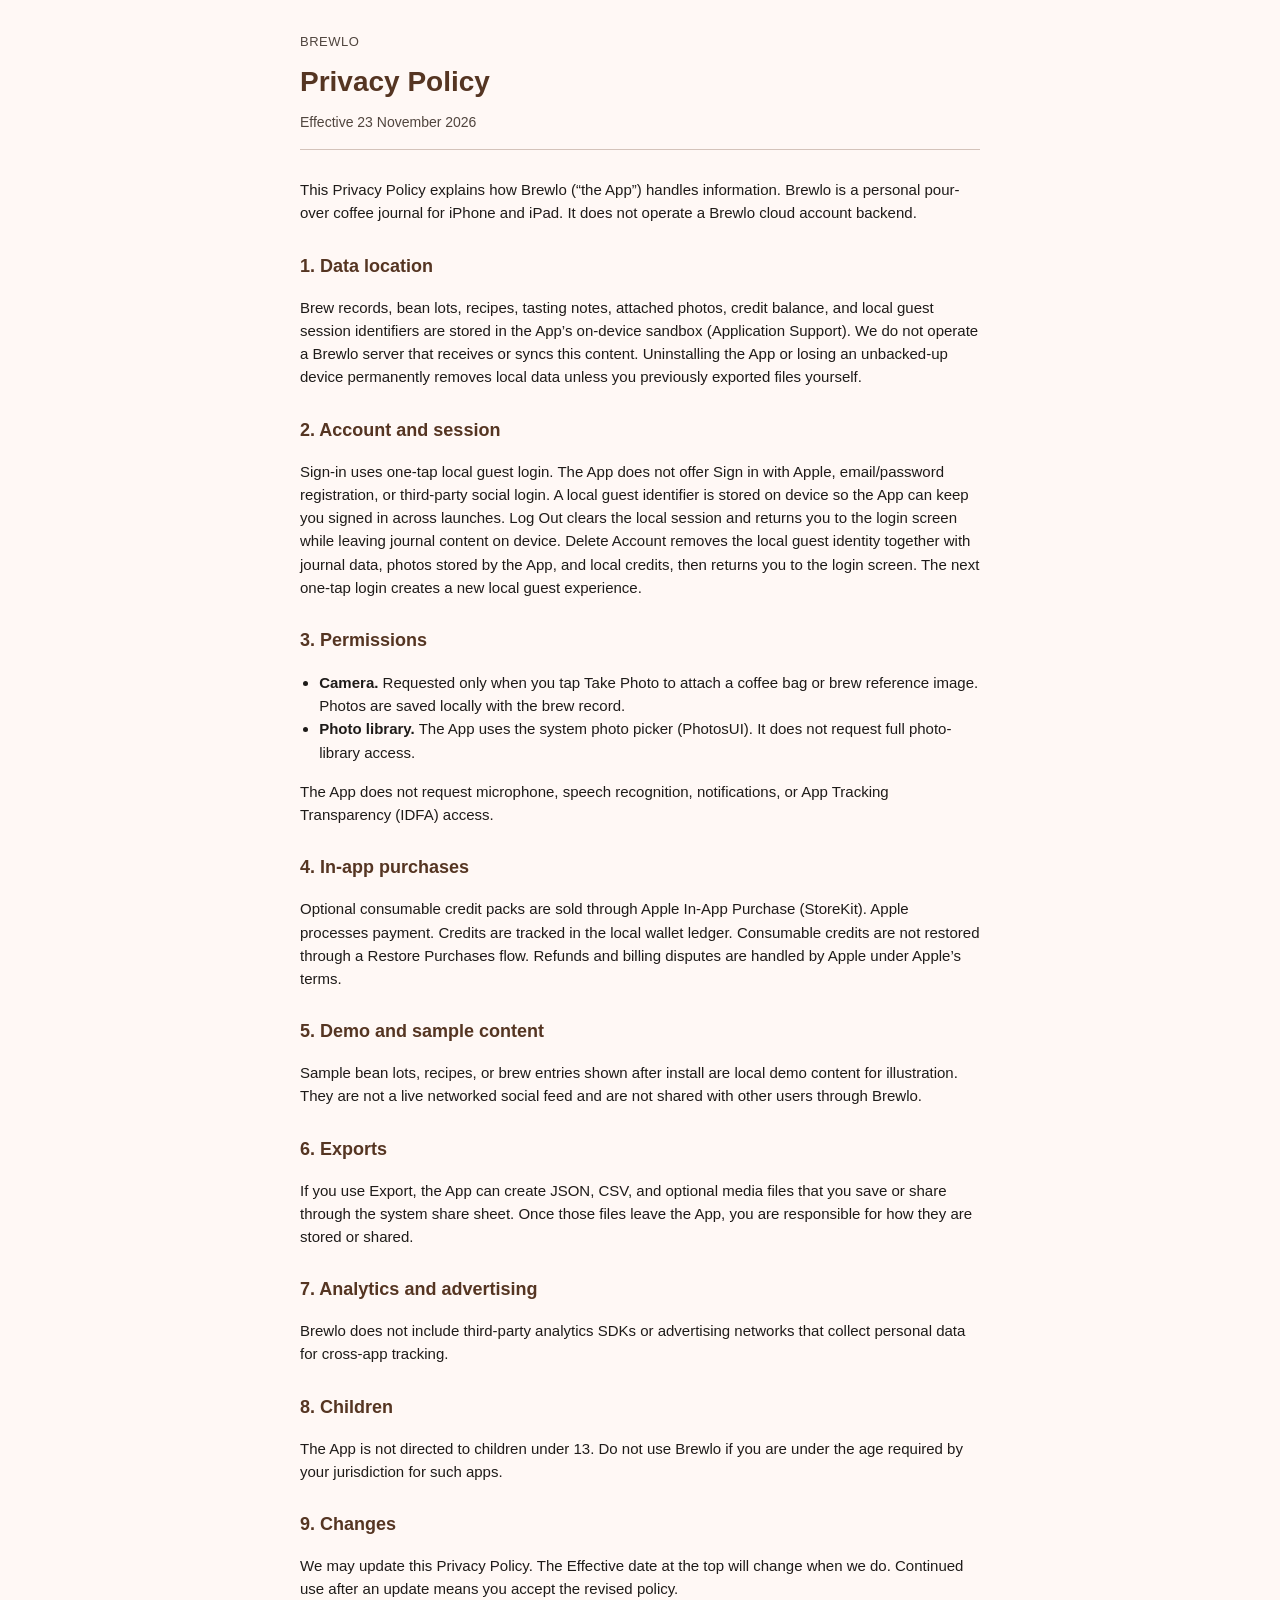
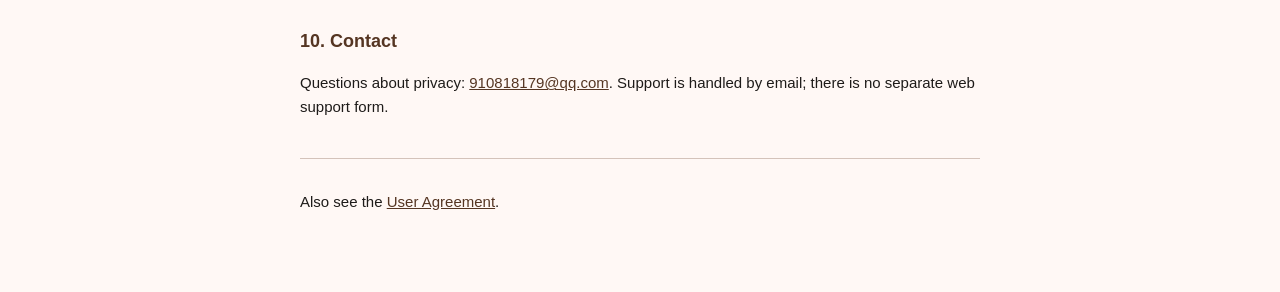
==== privacy-policy.html @ 71899822 "Add Brewlo legal pages" ====
<!DOCTYPE html>
<html lang="en">
<head>
  <meta charset="utf-8" />
  <meta name="viewport" content="width=device-width, initial-scale=1" />
  <title>Privacy Policy — Brewlo</title>
  <link rel="stylesheet" href="legal.css" />
</head>
<body>
  <header>
    <p class="brand">Brewlo</p>
    <h1>Privacy Policy</h1>
    <p class="meta">Effective 23 November 2026</p>
  </header>

  <p>This Privacy Policy explains how Brewlo (“the App”) handles information. Brewlo is a personal pour-over coffee journal for iPhone and iPad. It does not operate a Brewlo cloud account backend.</p>

  <h2>1. Data location</h2>
  <p>Brew records, bean lots, recipes, tasting notes, attached photos, credit balance, and local guest session identifiers are stored in the App’s on-device sandbox (Application Support). We do not operate a Brewlo server that receives or syncs this content. Uninstalling the App or losing an unbacked-up device permanently removes local data unless you previously exported files yourself.</p>

  <h2>2. Account and session</h2>
  <p>Sign-in uses one-tap local guest login. The App does not offer Sign in with Apple, email/password registration, or third-party social login. A local guest identifier is stored on device so the App can keep you signed in across launches. Log Out clears the local session and returns you to the login screen while leaving journal content on device. Delete Account removes the local guest identity together with journal data, photos stored by the App, and local credits, then returns you to the login screen. The next one-tap login creates a new local guest experience.</p>

  <h2>3. Permissions</h2>
  <ul>
    <li><strong>Camera.</strong> Requested only when you tap Take Photo to attach a coffee bag or brew reference image. Photos are saved locally with the brew record.</li>
    <li><strong>Photo library.</strong> The App uses the system photo picker (PhotosUI). It does not request full photo-library access.</li>
  </ul>
  <p>The App does not request microphone, speech recognition, notifications, or App Tracking Transparency (IDFA) access.</p>

  <h2>4. In-app purchases</h2>
  <p>Optional consumable credit packs are sold through Apple In-App Purchase (StoreKit). Apple processes payment. Credits are tracked in the local wallet ledger. Consumable credits are not restored through a Restore Purchases flow. Refunds and billing disputes are handled by Apple under Apple’s terms.</p>

  <h2>5. Demo and sample content</h2>
  <p>Sample bean lots, recipes, or brew entries shown after install are local demo content for illustration. They are not a live networked social feed and are not shared with other users through Brewlo.</p>

  <h2>6. Exports</h2>
  <p>If you use Export, the App can create JSON, CSV, and optional media files that you save or share through the system share sheet. Once those files leave the App, you are responsible for how they are stored or shared.</p>

  <h2>7. Analytics and advertising</h2>
  <p>Brewlo does not include third-party analytics SDKs or advertising networks that collect personal data for cross-app tracking.</p>

  <h2>8. Children</h2>
  <p>The App is not directed to children under 13. Do not use Brewlo if you are under the age required by your jurisdiction for such apps.</p>

  <h2>9. Changes</h2>
  <p>We may update this Privacy Policy. The Effective date at the top will change when we do. Continued use after an update means you accept the revised policy.</p>

  <h2>10. Contact</h2>
  <p>Questions about privacy: <a href="mailto:910818179@qq.com">910818179@qq.com</a>. Support is handled by email; there is no separate web support form.</p>

  <footer>
    <p>Also see the <a href="user-agreement.html">User Agreement</a>.</p>
  </footer>
</body>
</html>
---- legal.css ----
:root {
  --bg: #fff8f5;
  --ink: #1e1b19;
  --muted: #50453e;
  --primary: #553522;
  --line: #d4c3ba;
  --card: #fbf2ee;
}

* { box-sizing: border-box; }

html, body {
  margin: 0;
  padding: 0;
  background: var(--bg);
  color: var(--ink);
  font-family: -apple-system, BlinkMacSystemFont, "Segoe UI", Helvetica, Arial, sans-serif;
  line-height: 1.55;
}

body {
  max-width: 720px;
  margin: 0 auto;
  padding: 32px 20px 64px;
}

header {
  margin-bottom: 28px;
  padding-bottom: 16px;
  border-bottom: 1px solid var(--line);
}

.brand {
  font-size: 13px;
  letter-spacing: 0.04em;
  text-transform: uppercase;
  color: var(--muted);
  margin: 0 0 8px;
}

h1 {
  font-size: 28px;
  margin: 0 0 8px;
  color: var(--primary);
}

.meta {
  color: var(--muted);
  font-size: 14px;
  margin: 0;
}

h2 {
  font-size: 18px;
  margin: 28px 0 10px;
  color: var(--primary);
}

p, li {
  font-size: 15px;
  color: var(--ink);
}

ul {
  padding-left: 1.2em;
}

a {
  color: var(--primary);
}

.card {
  background: var(--card);
  border: 1px solid var(--line);
  border-radius: 12px;
  padding: 16px;
  margin: 16px 0;
}

.links a {
  display: block;
  margin: 8px 0;
  font-weight: 600;
}

footer {
  margin-top: 40px;
  padding-top: 16px;
  border-top: 1px solid var(--line);
  font-size: 14px;
  color: var(--muted);
}
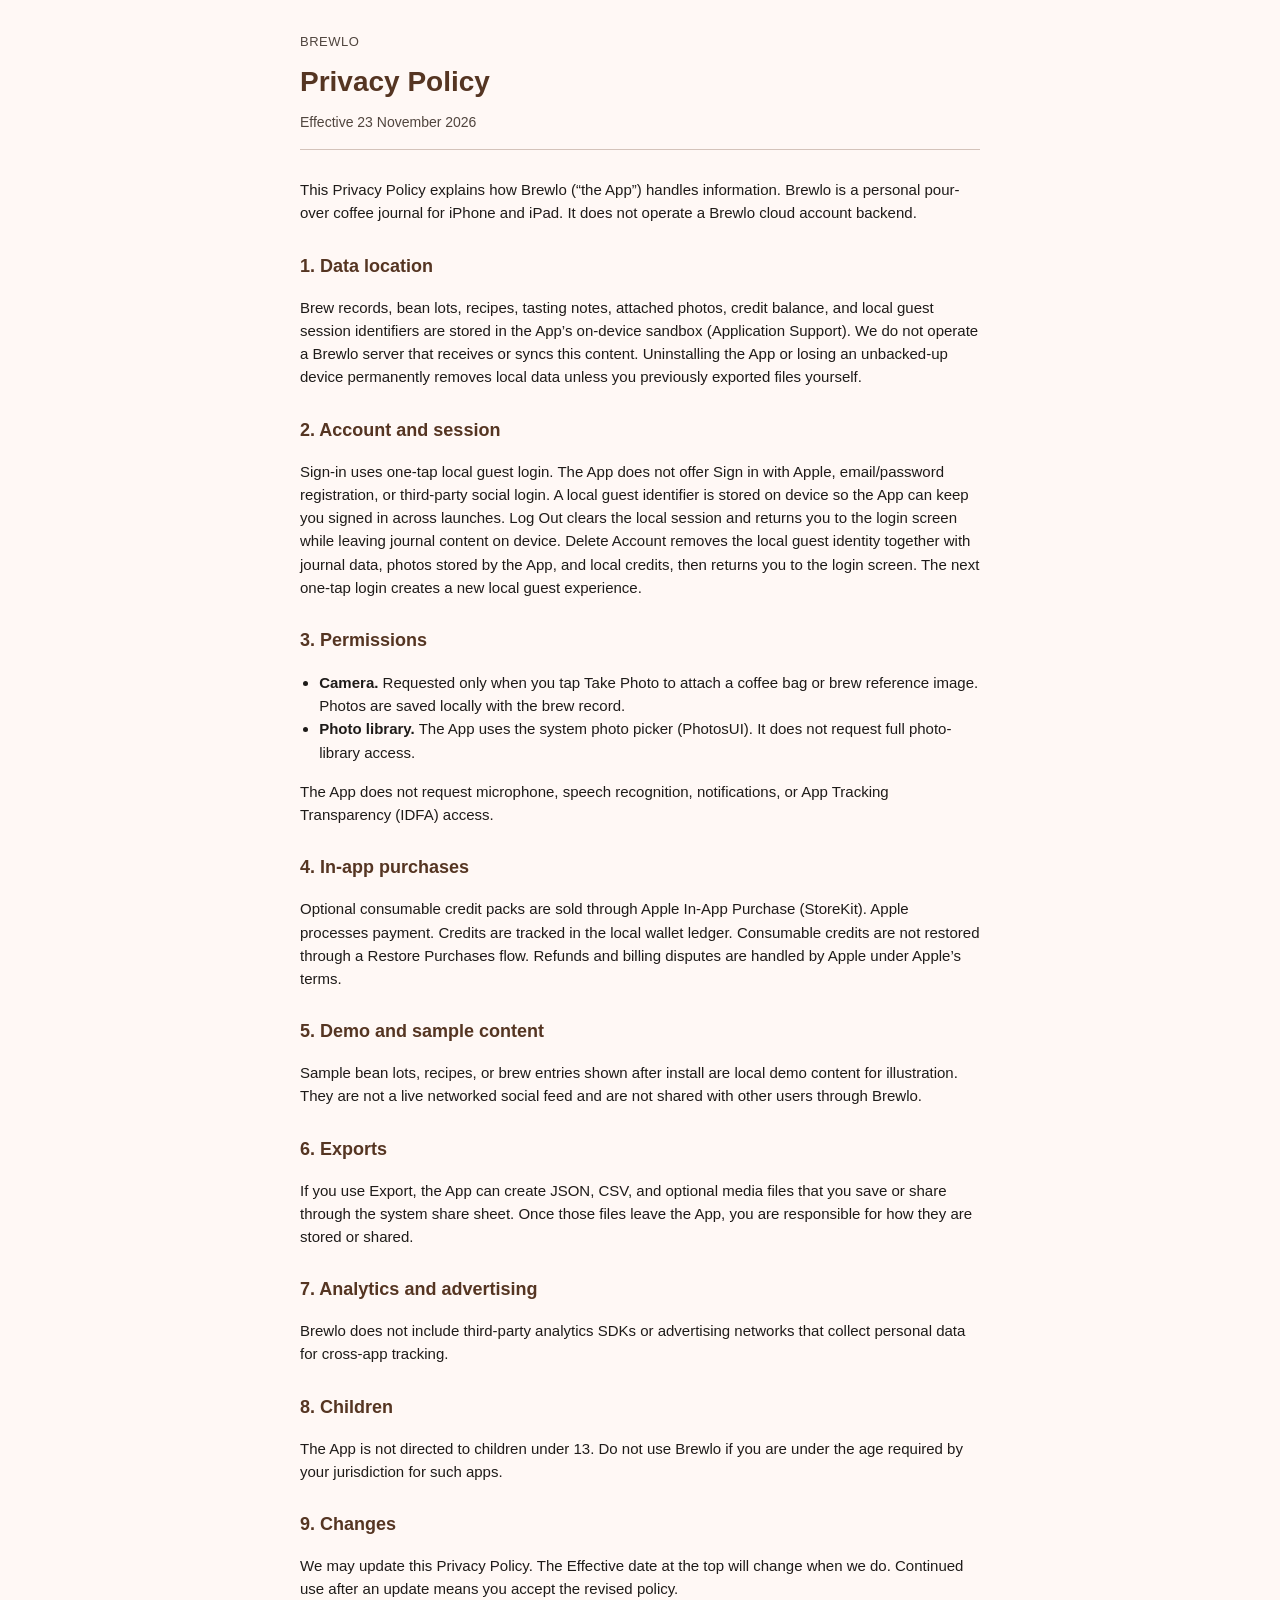
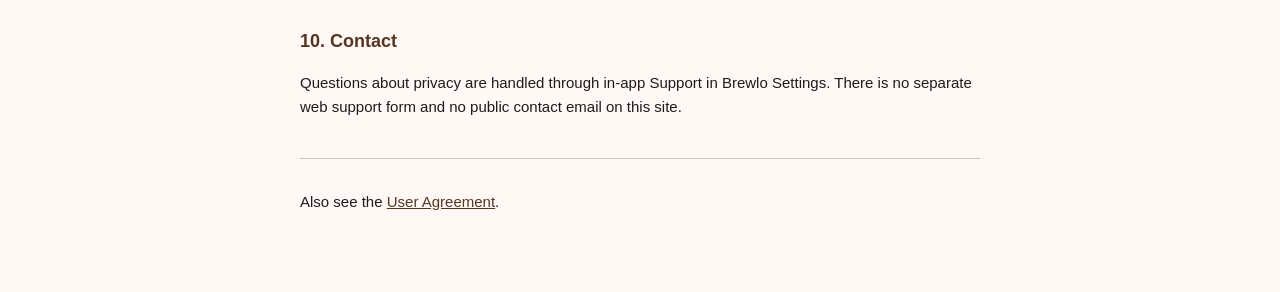
==== commit 5864bd36: "Remove public contact email from legal pages" ====
--- a/privacy-policy.html
+++ b/privacy-policy.html
@@ -47,7 +47,7 @@
   <p>We may update this Privacy Policy. The Effective date at the top will change when we do. Continued use after an update means you accept the revised policy.</p>
 
   <h2>10. Contact</h2>
-  <p>Questions about privacy: <a href="mailto:910818179@qq.com">910818179@qq.com</a>. Support is handled by email; there is no separate web support form.</p>
+  <p>Questions about privacy are handled through in-app Support in Brewlo Settings. There is no separate web support form and no public contact email on this site.</p>
 
   <footer>
     <p>Also see the <a href="user-agreement.html">User Agreement</a>.</p>
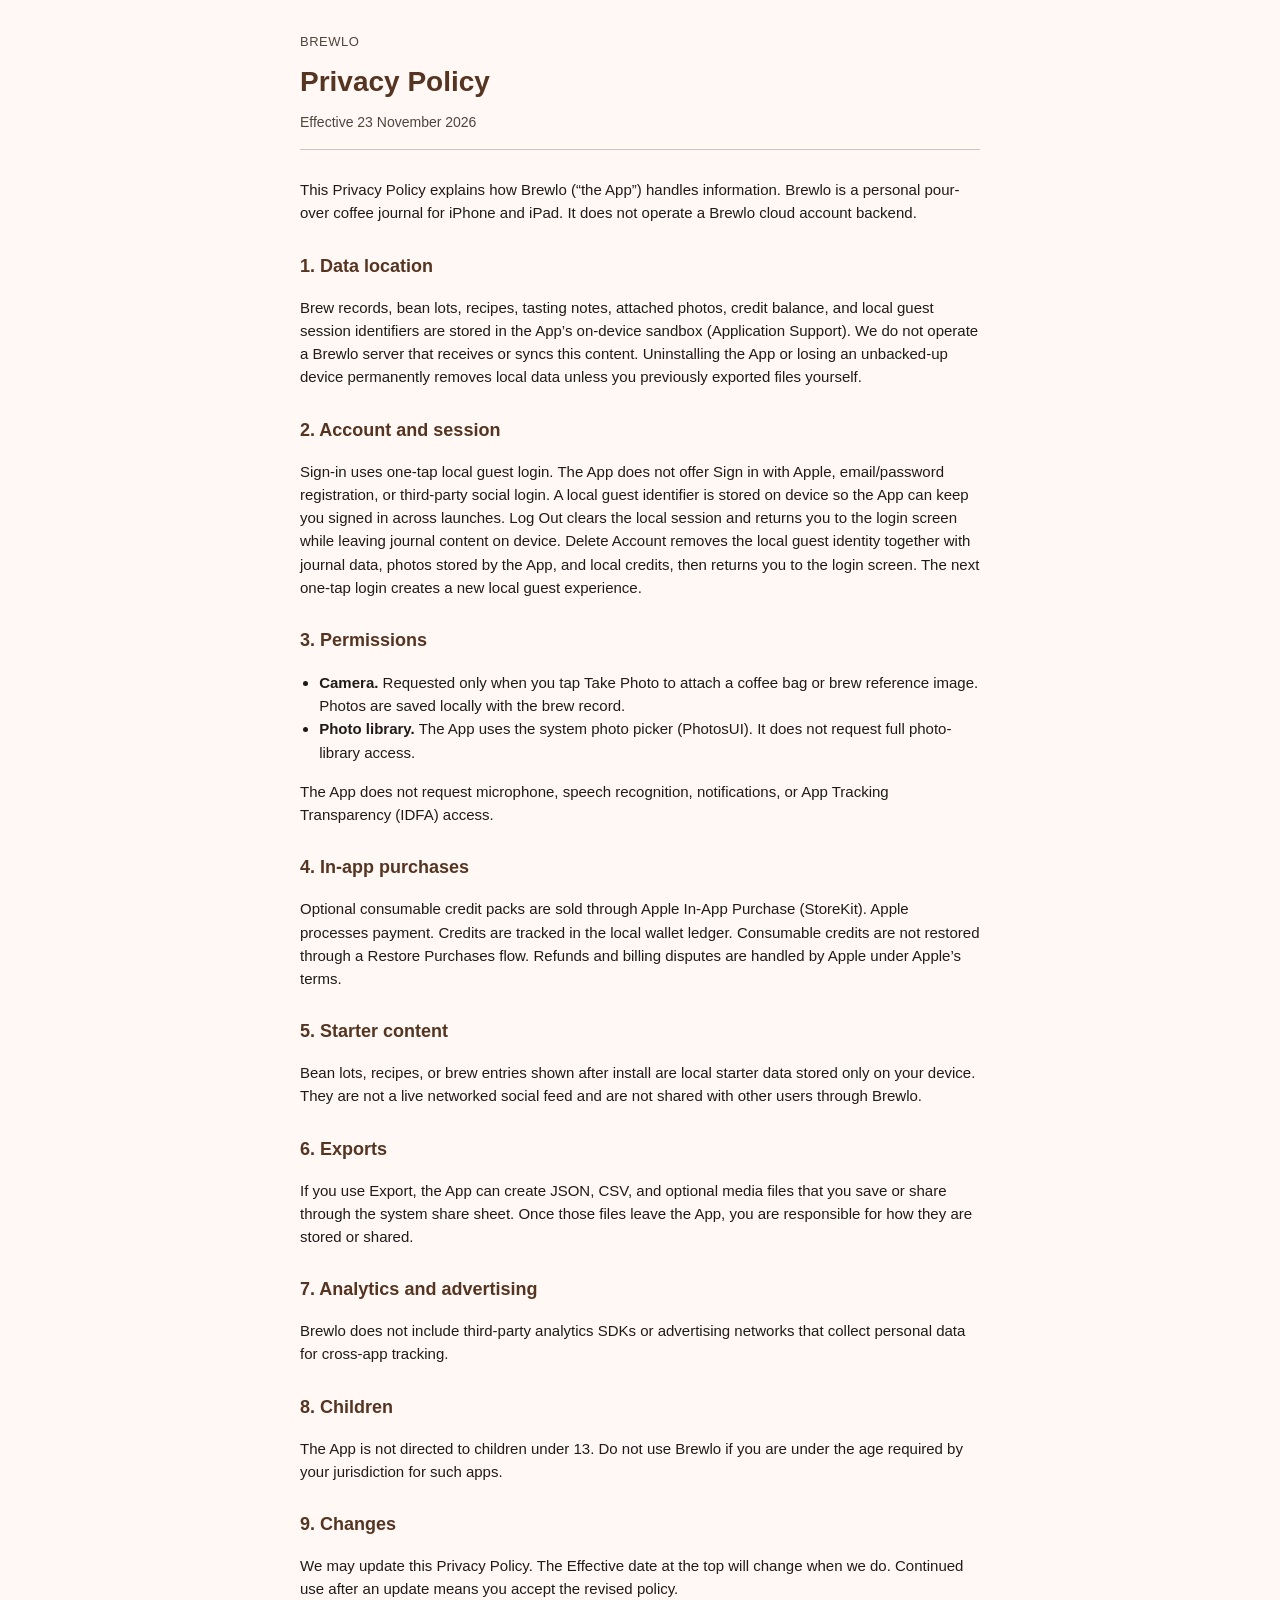
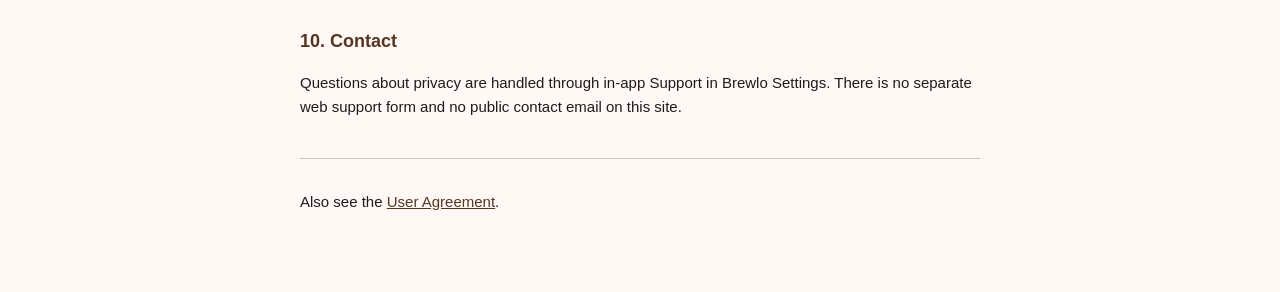
==== commit f2d4156e: "Remove sample wording from privacy policy" ====
--- a/privacy-policy.html
+++ b/privacy-policy.html
@@ -31,8 +31,8 @@
   <h2>4. In-app purchases</h2>
   <p>Optional consumable credit packs are sold through Apple In-App Purchase (StoreKit). Apple processes payment. Credits are tracked in the local wallet ledger. Consumable credits are not restored through a Restore Purchases flow. Refunds and billing disputes are handled by Apple under Apple’s terms.</p>
 
-  <h2>5. Demo and sample content</h2>
-  <p>Sample bean lots, recipes, or brew entries shown after install are local demo content for illustration. They are not a live networked social feed and are not shared with other users through Brewlo.</p>
+  <h2>5. Starter content</h2>
+  <p>Bean lots, recipes, or brew entries shown after install are local starter data stored only on your device. They are not a live networked social feed and are not shared with other users through Brewlo.</p>
 
   <h2>6. Exports</h2>
   <p>If you use Export, the App can create JSON, CSV, and optional media files that you save or share through the system share sheet. Once those files leave the App, you are responsible for how they are stored or shared.</p>
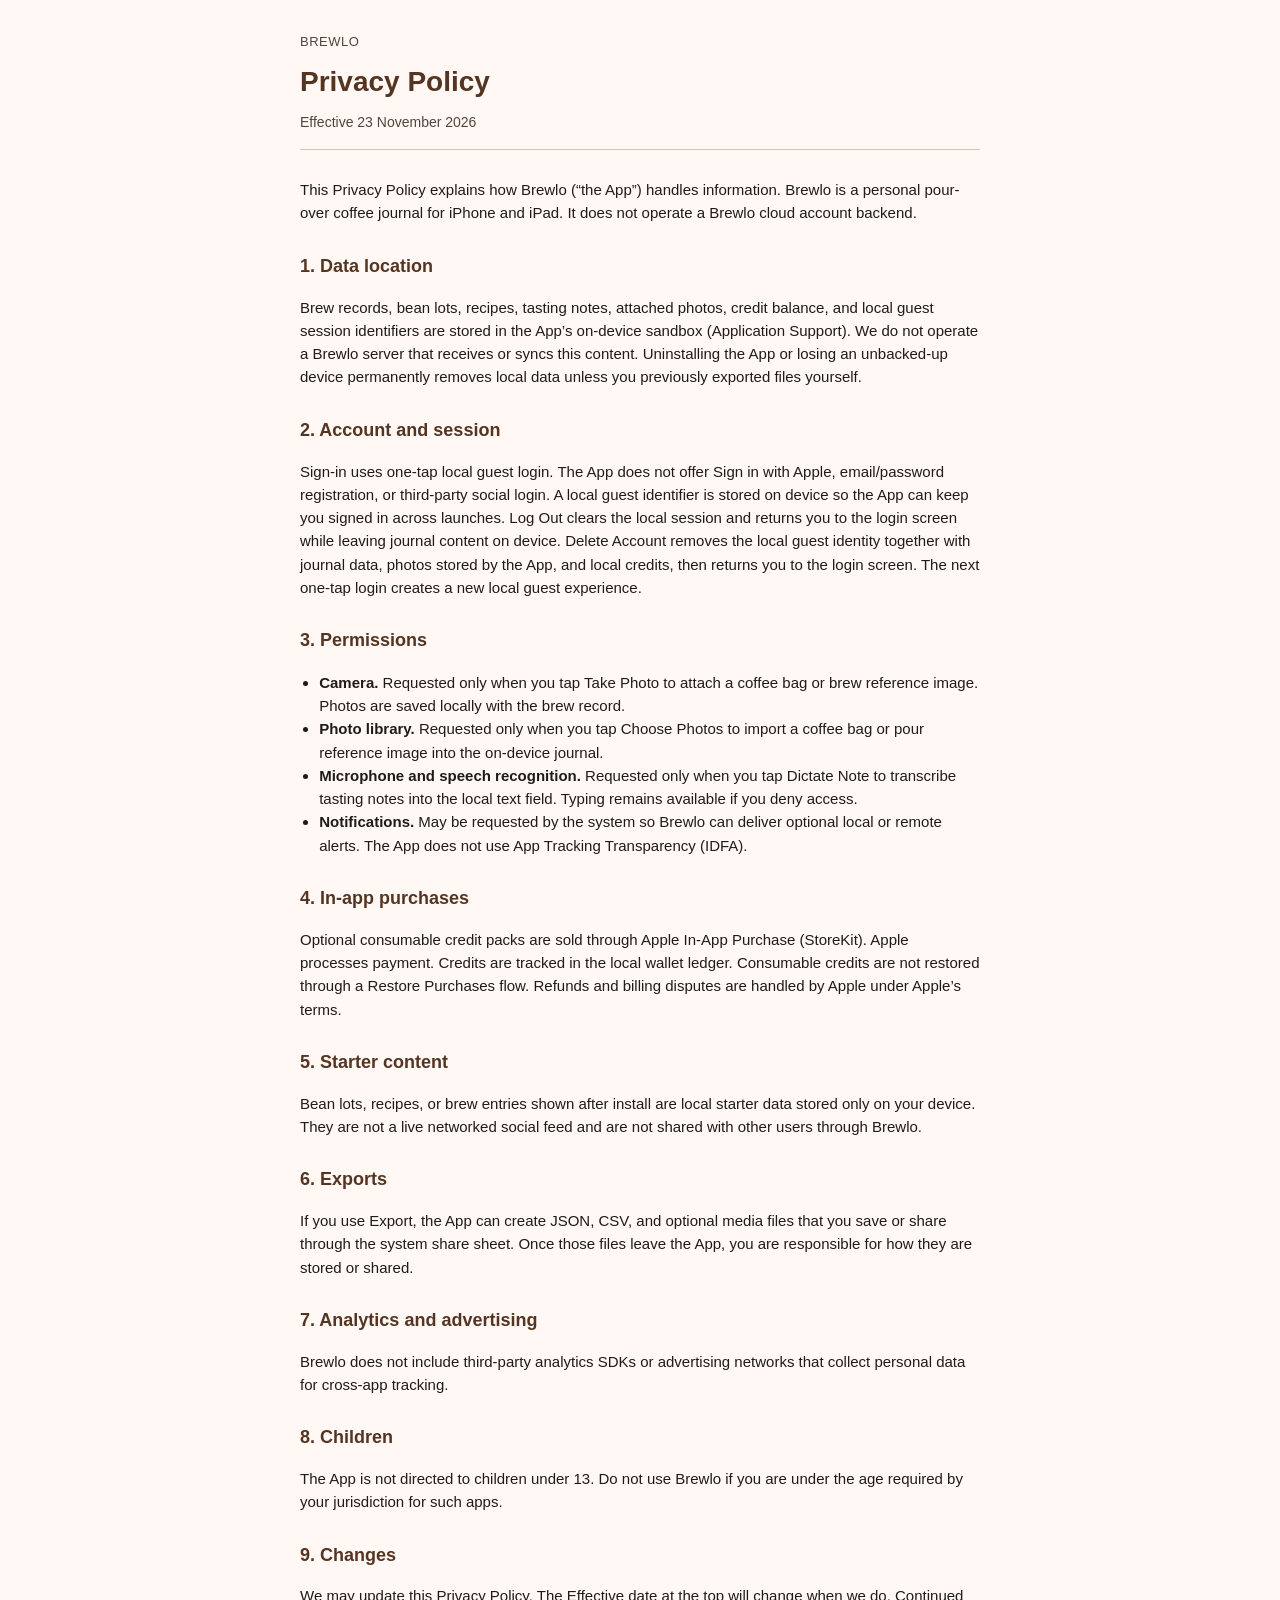
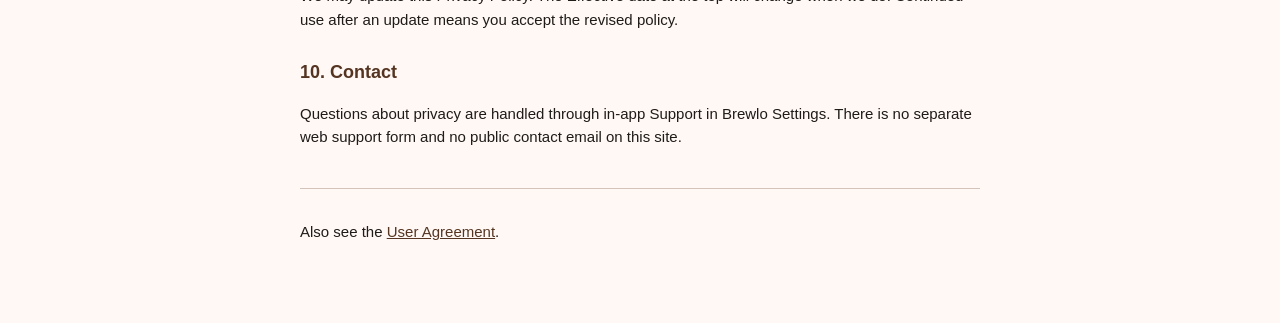
==== commit 47cd5ea2: "Document photo library and microphone permissions" ====
--- a/privacy-policy.html
+++ b/privacy-policy.html
@@ -24,9 +24,10 @@
   <h2>3. Permissions</h2>
   <ul>
     <li><strong>Camera.</strong> Requested only when you tap Take Photo to attach a coffee bag or brew reference image. Photos are saved locally with the brew record.</li>
-    <li><strong>Photo library.</strong> The App uses the system photo picker (PhotosUI). It does not request full photo-library access.</li>
+    <li><strong>Photo library.</strong> Requested only when you tap Choose Photos to import a coffee bag or pour reference image into the on-device journal.</li>
+    <li><strong>Microphone and speech recognition.</strong> Requested only when you tap Dictate Note to transcribe tasting notes into the local text field. Typing remains available if you deny access.</li>
+    <li><strong>Notifications.</strong> May be requested by the system so Brewlo can deliver optional local or remote alerts. The App does not use App Tracking Transparency (IDFA).</li>
   </ul>
-  <p>The App does not request microphone, speech recognition, notifications, or App Tracking Transparency (IDFA) access.</p>
 
   <h2>4. In-app purchases</h2>
   <p>Optional consumable credit packs are sold through Apple In-App Purchase (StoreKit). Apple processes payment. Credits are tracked in the local wallet ledger. Consumable credits are not restored through a Restore Purchases flow. Refunds and billing disputes are handled by Apple under Apple’s terms.</p>
